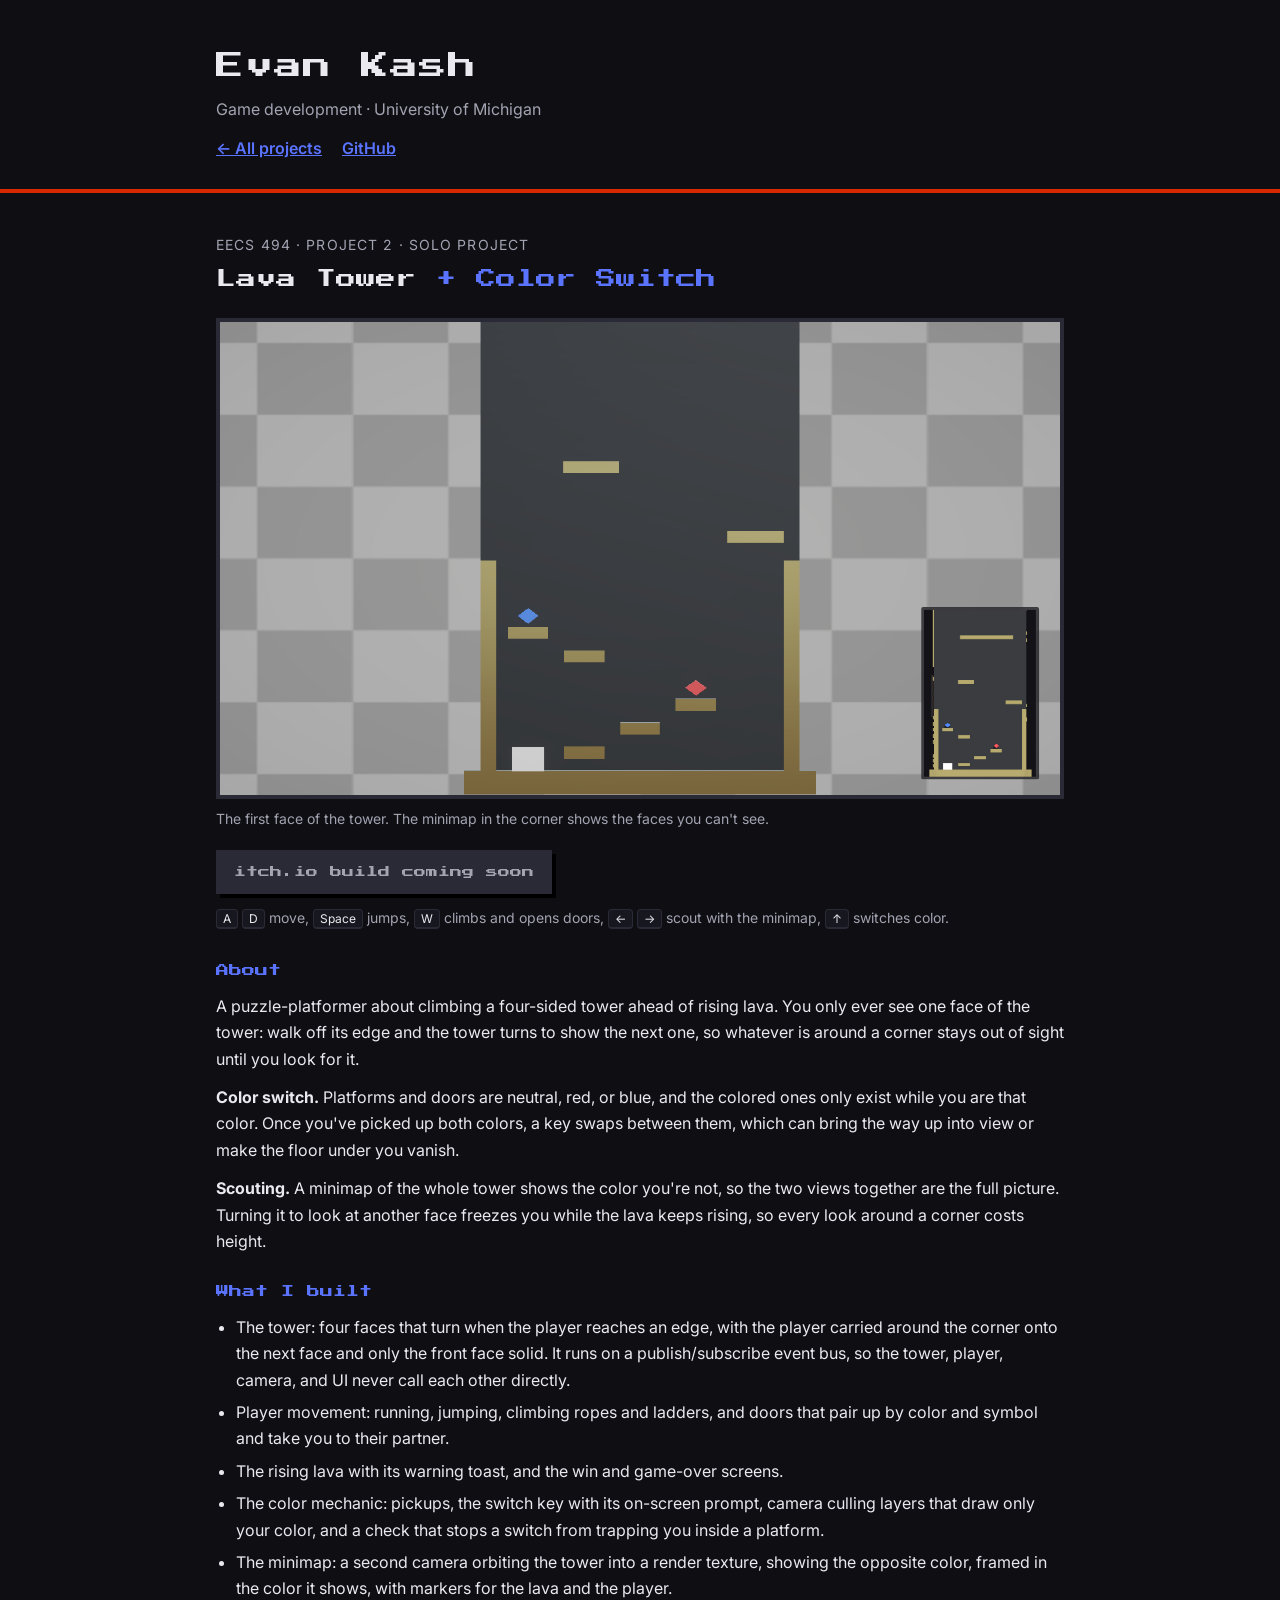
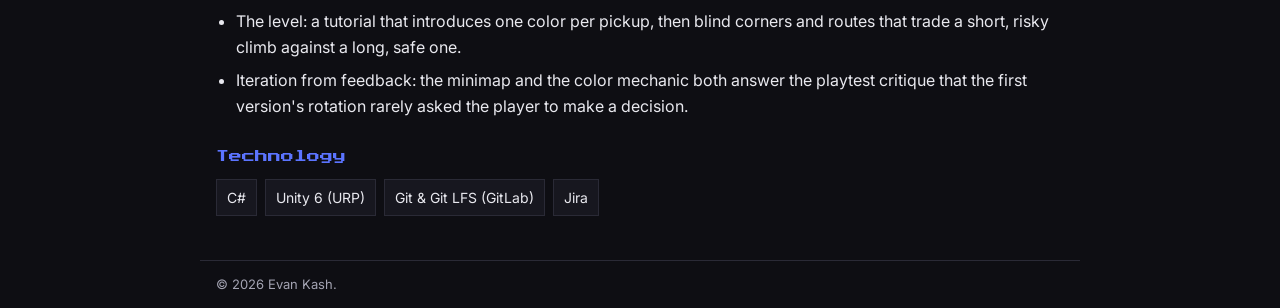
==== tower/index.html @ 5e483807 "Add a project picker home page and a page for P2 - index.html is now a picker with a card for each p" ====
<!doctype html>
<html lang="en">
<head>
  <meta charset="utf-8">
  <meta name="viewport" content="width=device-width, initial-scale=1">
  <title>Lava Tower + Color Switch · Evan Kash</title>
  <meta name="description" content="Evan Kash's EECS 494 Project 2: a puzzle-platformer about climbing a rotating four-sided tower ahead of rising lava.">
  <link rel="icon" type="image/png" href="../images/favicon.png">
  <link rel="preconnect" href="https://fonts.googleapis.com">
  <link rel="preconnect" href="https://fonts.gstatic.com" crossorigin>
  <link href="https://fonts.googleapis.com/css2?family=Press+Start+2P&family=Inter:wght@400;600&display=swap" rel="stylesheet">
  <link rel="stylesheet" href="../style.css">
</head>
<body>
  <header class="site-header">
    <div class="wrap">
      <h1>Evan Kash</h1>
      <p class="tagline">Game development · University of Michigan</p>
      <nav><a href="../">← All projects</a> <a href="https://github.com/Evan-Kash">GitHub</a></nav>
    </div>
  </header>

  <main class="wrap">
    <article class="project" id="tower">
      <p class="eyebrow">EECS 494 · Project 2 · Solo project</p>
      <h2>Lava Tower <span class="subtitle">+ Color Switch</span></h2>

      <figure>
        <img class="smooth" src="../images/tower-start.png" width="1280" height="720"
             alt="The player at the foot of one face of the tower, below the first red and blue pickups, with a minimap of the tower in the bottom-right corner">
        <figcaption>The first face of the tower. The minimap in the corner shows the faces you can't see.</figcaption>
      </figure>

      <p class="cta">
        <!-- TODO: swap in <a class="button" href="ITCH URL">Play on itch.io</a> once the web build is uploaded -->
        <span class="button soon">itch.io build coming soon</span>
        <span class="note"><kbd>A</kbd> <kbd>D</kbd> move, <kbd>Space</kbd> jumps, <kbd>W</kbd> climbs and opens doors,
          <kbd>←</kbd> <kbd>→</kbd> scout with the minimap, <kbd>↑</kbd> switches color.</span>
      </p>

      <section>
        <h3>About</h3>
        <p>A puzzle-platformer about climbing a four-sided tower ahead of rising lava. You only ever see one
          face of the tower: walk off its edge and the tower turns to show the next one, so whatever is around a
          corner stays out of sight until you look for it.</p>
        <p><strong>Color switch.</strong> Platforms and doors are neutral, red, or blue, and the colored ones only
          exist while you are that color. Once you've picked up both colors, a key swaps between them, which can
          bring the way up into view or make the floor under you vanish.</p>
        <p><strong>Scouting.</strong> A minimap of the whole tower shows the color you're not, so the two views
          together are the full picture. Turning it to look at another face freezes you while the lava keeps
          rising, so every look around a corner costs height.</p>
      </section>

      <section>
        <h3>What I built</h3>
        <ul>
          <li>The tower: four faces that turn when the player reaches an edge, with the player carried around the corner onto the next face and only the front face solid. It runs on a publish/subscribe event bus, so the tower, player, camera, and UI never call each other directly.</li>
          <li>Player movement: running, jumping, climbing ropes and ladders, and doors that pair up by color and symbol and take you to their partner.</li>
          <li>The rising lava with its warning toast, and the win and game-over screens.</li>
          <li>The color mechanic: pickups, the switch key with its on-screen prompt, camera culling layers that draw only your color, and a check that stops a switch from trapping you inside a platform.</li>
          <li>The minimap: a second camera orbiting the tower into a render texture, showing the opposite color, framed in the color it shows, with markers for the lava and the player.</li>
          <li>The level: a tutorial that introduces one color per pickup, then blind corners and routes that trade a short, risky climb against a long, safe one.</li>
          <li>Iteration from feedback: the minimap and the color mechanic both answer the playtest critique that the first version's rotation rarely asked the player to make a decision.</li>
        </ul>
      </section>

      <section>
        <h3>Technology</h3>
        <ul class="tags">
          <li>C#</li>
          <li>Unity 6 (URP)</li>
          <li>Git &amp; Git LFS (GitLab)</li>
          <li>Jira</li>
        </ul>
      </section>
    </article>
  </main>

  <footer class="wrap">
    <p>© 2026 Evan Kash.</p>
  </footer>
</body>
</html>
---- style.css ----
/* Dark, NES-flavoured: pixel font for headings, readable sans for text. */
:root {
  --bg: #0e0e13;
  --panel: #17171f;
  --text: #e9e9ef;
  --muted: #a3a3b2;
  --line: #2a2a36;
  --blue: #5b74ff;       /* NES 0x12 blue, lightened to read on dark */
  --red: #d82800;        /* NES 0x16 red */
  --pixel: "Press Start 2P", ui-monospace, monospace;
  --sans: Inter, system-ui, -apple-system, "Segoe UI", Roboto, sans-serif;
}

* { box-sizing: border-box; }

body {
  margin: 0;
  background: var(--bg);
  color: var(--text);
  font: 16px/1.65 var(--sans);
}

.wrap {
  max-width: 880px;
  margin: 0 auto;
  padding: 0 16px;
}

a { color: var(--blue); }
a:hover { color: #8b9cff; }

/* Header */
.site-header {
  border-bottom: 4px solid var(--red);
  padding: 48px 0 28px;
}
.site-header h1 {
  font: 28px/1.3 var(--pixel);
  margin: 0 0 12px;
  letter-spacing: 1px;
}
.tagline { color: var(--muted); margin: 0; }
.site-header nav { margin-top: 12px; }
.site-header nav a { font-weight: 600; }

/* Project */
.project { padding: 40px 0 16px; }
.eyebrow {
  color: var(--muted);
  font-size: 14px;
  text-transform: uppercase;
  letter-spacing: 0.08em;
  margin: 0 0 8px;
}
.project h2 {
  font: 20px/1.5 var(--pixel);
  margin: 0 0 24px;
}
.subtitle { color: var(--blue); }

figure { margin: 0 0 20px; }
figure img {
  display: block;
  width: 100%;
  height: auto;
  image-rendering: pixelated;   /* keep the NES pixels sharp when scaled */
  border: 4px solid var(--line);
}
figcaption { color: var(--muted); font-size: 14px; margin-top: 8px; }

.cta {
  display: flex;
  flex-wrap: wrap;
  align-items: center;
  gap: 12px 20px;
  margin: 0 0 32px;
}
.button {
  display: inline-block;
  padding: 12px 18px;
  font: 12px/1.7 var(--pixel);  /* room between lines when it wraps on a phone */
  color: #fff;
  background: var(--red);
  text-decoration: none;
  box-shadow: 4px 4px 0 #7a1700;
}
.button:hover { color: #fff; transform: translate(1px, 1px); box-shadow: 3px 3px 0 #7a1700; }
.button.soon,
.button.soon:hover { background: var(--line); color: var(--muted); box-shadow: 4px 4px 0 #000; transform: none; }
.note { color: var(--muted); font-size: 14px; }
kbd {
  font: 12px var(--sans);
  padding: 1px 6px;
  border: 1px solid var(--line);
  border-bottom-width: 2px;
  border-radius: 4px;
  background: var(--panel);
  color: var(--text);
}

section { margin: 0 0 28px; }
section h3 {
  font: 13px/1.5 var(--pixel);
  color: var(--blue);
  margin: 0 0 12px;
}
section p { margin: 0 0 12px; }
section ul { margin: 0; padding-left: 20px; }
section li { margin: 0 0 6px; }

.tags {
  list-style: none;
  padding: 0 !important;
  display: flex;
  flex-wrap: wrap;
  gap: 8px;
}
.tags li {
  margin: 0;
  padding: 6px 10px;
  background: var(--panel);
  border: 1px solid var(--line);
  font-size: 14px;
}

/* 3D screenshots scale smoothly; only the NES art stays pixelated */
img.smooth { image-rendering: auto; }

.site-header nav a + a { margin-left: 16px; }

/* Project picker */
.intro { color: var(--muted); margin: 32px 0 0; }
.cards {
  display: grid;
  grid-template-columns: repeat(auto-fit, minmax(280px, 1fr));
  gap: 24px;
  padding: 24px 0 40px;
}
.card {
  display: flex;
  flex-direction: column;
  background: var(--panel);
  border: 1px solid var(--line);
}
.card img {
  display: block;
  width: 100%;
  height: auto;
  image-rendering: pixelated;
  border-bottom: 1px solid var(--line);
}
.card img.smooth { image-rendering: auto; }
.card-body {
  display: flex;
  flex-direction: column;
  flex: 1;
  padding: 18px 18px 20px;
}
.card h2 { font: 14px/1.6 var(--pixel); margin: 0 0 12px; }
.card h2 a { color: var(--text); text-decoration: none; }
.card h2 a:hover { color: #fff; }
.card-body p { margin: 0 0 12px; }
.card-links { margin: auto 0 0 !important; padding-top: 4px; font-weight: 600; }

footer {
  border-top: 1px solid var(--line);
  color: var(--muted);
  font-size: 13px;
  padding-top: 16px;
  padding-bottom: 40px;
}

@media (max-width: 520px) {
  .site-header h1 { font-size: 20px; }
  .project h2 { font-size: 15px; }
}
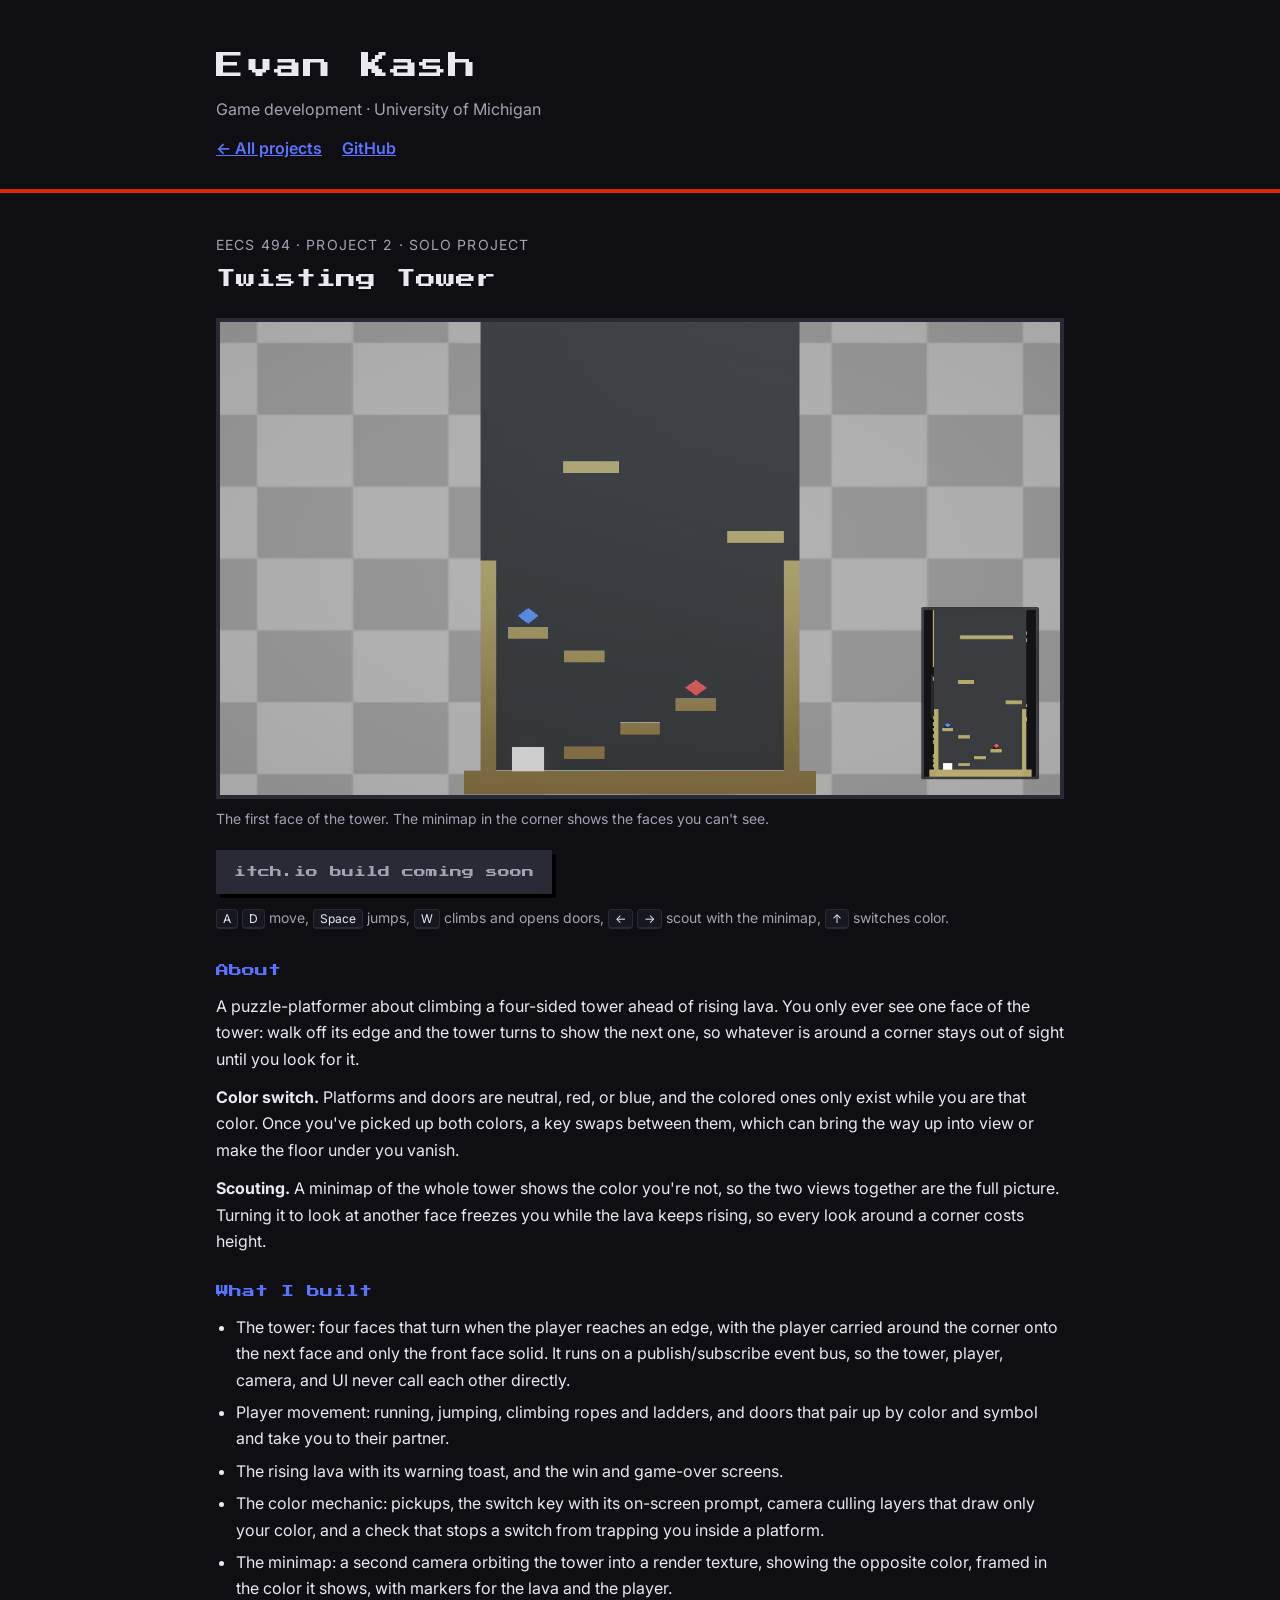
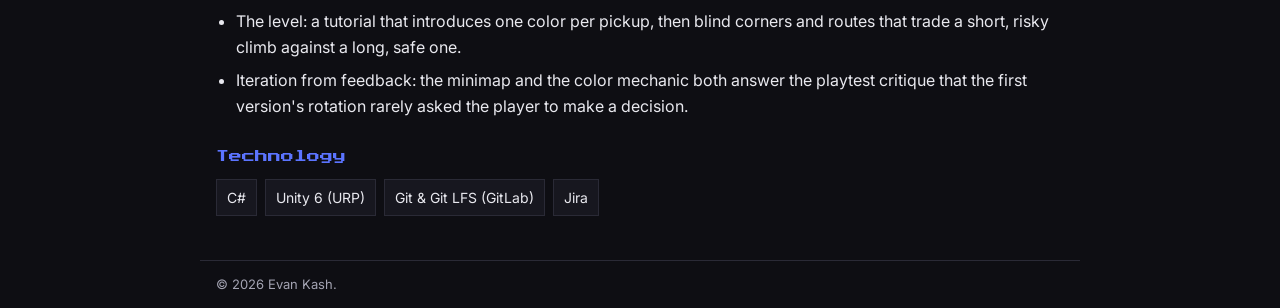
==== commit 1ae22c09: "Name P2 on the portfolio: Twisting Tower Co-Authored-By: Claude Opus 5.5 <noreply@anthropic.com>" ====
--- a/tower/index.html
+++ b/tower/index.html
@@ -3,13 +3,13 @@
 <head>
   <meta charset="utf-8">
   <meta name="viewport" content="width=device-width, initial-scale=1">
-  <title>Lava Tower + Color Switch · Evan Kash</title>
-  <meta name="description" content="Evan Kash's EECS 494 Project 2: a puzzle-platformer about climbing a rotating four-sided tower ahead of rising lava.">
+  <title>Twisting Tower · Evan Kash</title>
+  <meta name="description" content="Evan Kash's EECS 494 Project 2: Twisting Tower, a puzzle-platformer about climbing a rotating four-sided tower ahead of rising lava.">
   <link rel="icon" type="image/png" href="../images/favicon.png">
   <link rel="preconnect" href="https://fonts.googleapis.com">
   <link rel="preconnect" href="https://fonts.gstatic.com" crossorigin>
   <link href="https://fonts.googleapis.com/css2?family=Press+Start+2P&family=Inter:wght@400;600&display=swap" rel="stylesheet">
-  <link rel="stylesheet" href="../style.css">
+  <link rel="stylesheet" href="../style.css?v=2">
 </head>
 <body>
   <header class="site-header">
@@ -23,7 +23,7 @@
   <main class="wrap">
     <article class="project" id="tower">
       <p class="eyebrow">EECS 494 · Project 2 · Solo project</p>
-      <h2>Lava Tower <span class="subtitle">+ Color Switch</span></h2>
+      <h2>Twisting Tower</h2>
 
       <figure>
         <img class="smooth" src="../images/tower-start.png" width="1280" height="720"
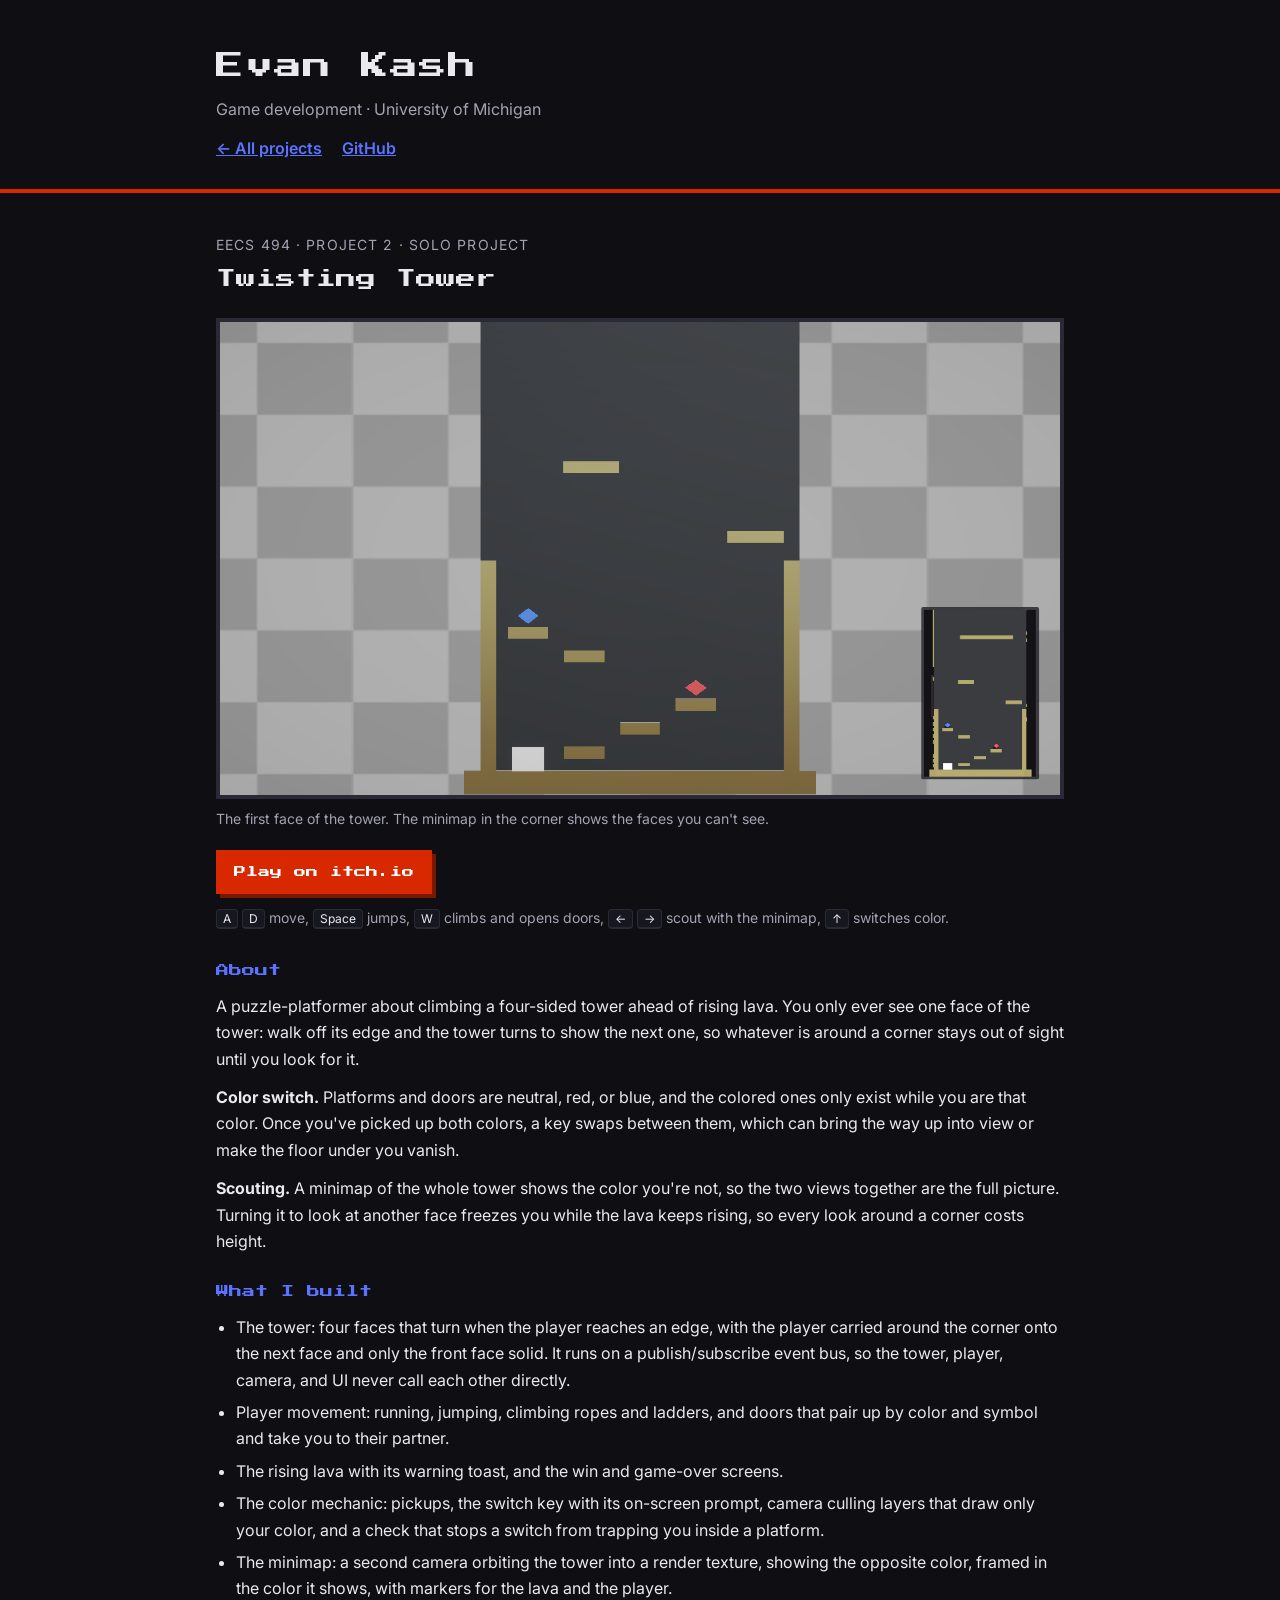
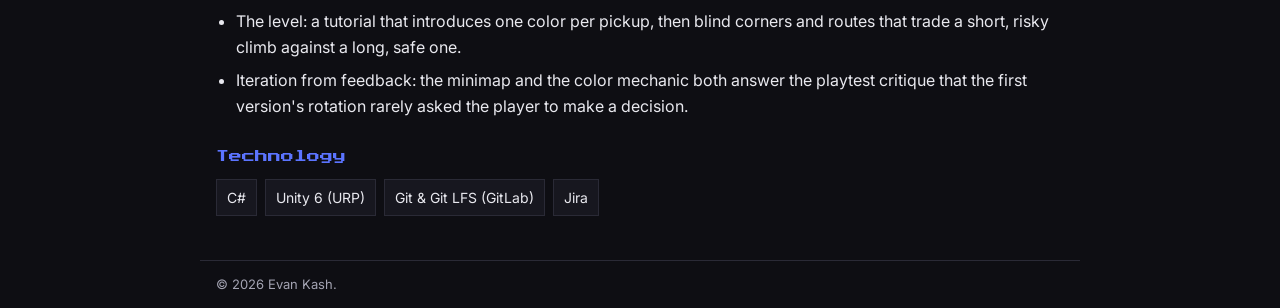
==== commit fd83ba7f: "Link Twisting Tower on itch.io Co-Authored-By: Claude Opus 5.5 <noreply@anthropic.com>" ====
--- a/tower/index.html
+++ b/tower/index.html
@@ -32,8 +32,7 @@
       </figure>
 
       <p class="cta">
-        <!-- TODO: swap in <a class="button" href="ITCH URL">Play on itch.io</a> once the web build is uploaded -->
-        <span class="button soon">itch.io build coming soon</span>
+        <a class="button" href="https://squipwerd.itch.io/twisting-tower">Play on itch.io</a>
         <span class="note"><kbd>A</kbd> <kbd>D</kbd> move, <kbd>Space</kbd> jumps, <kbd>W</kbd> climbs and opens doors,
           <kbd>←</kbd> <kbd>→</kbd> scout with the minimap, <kbd>↑</kbd> switches color.</span>
       </p>
